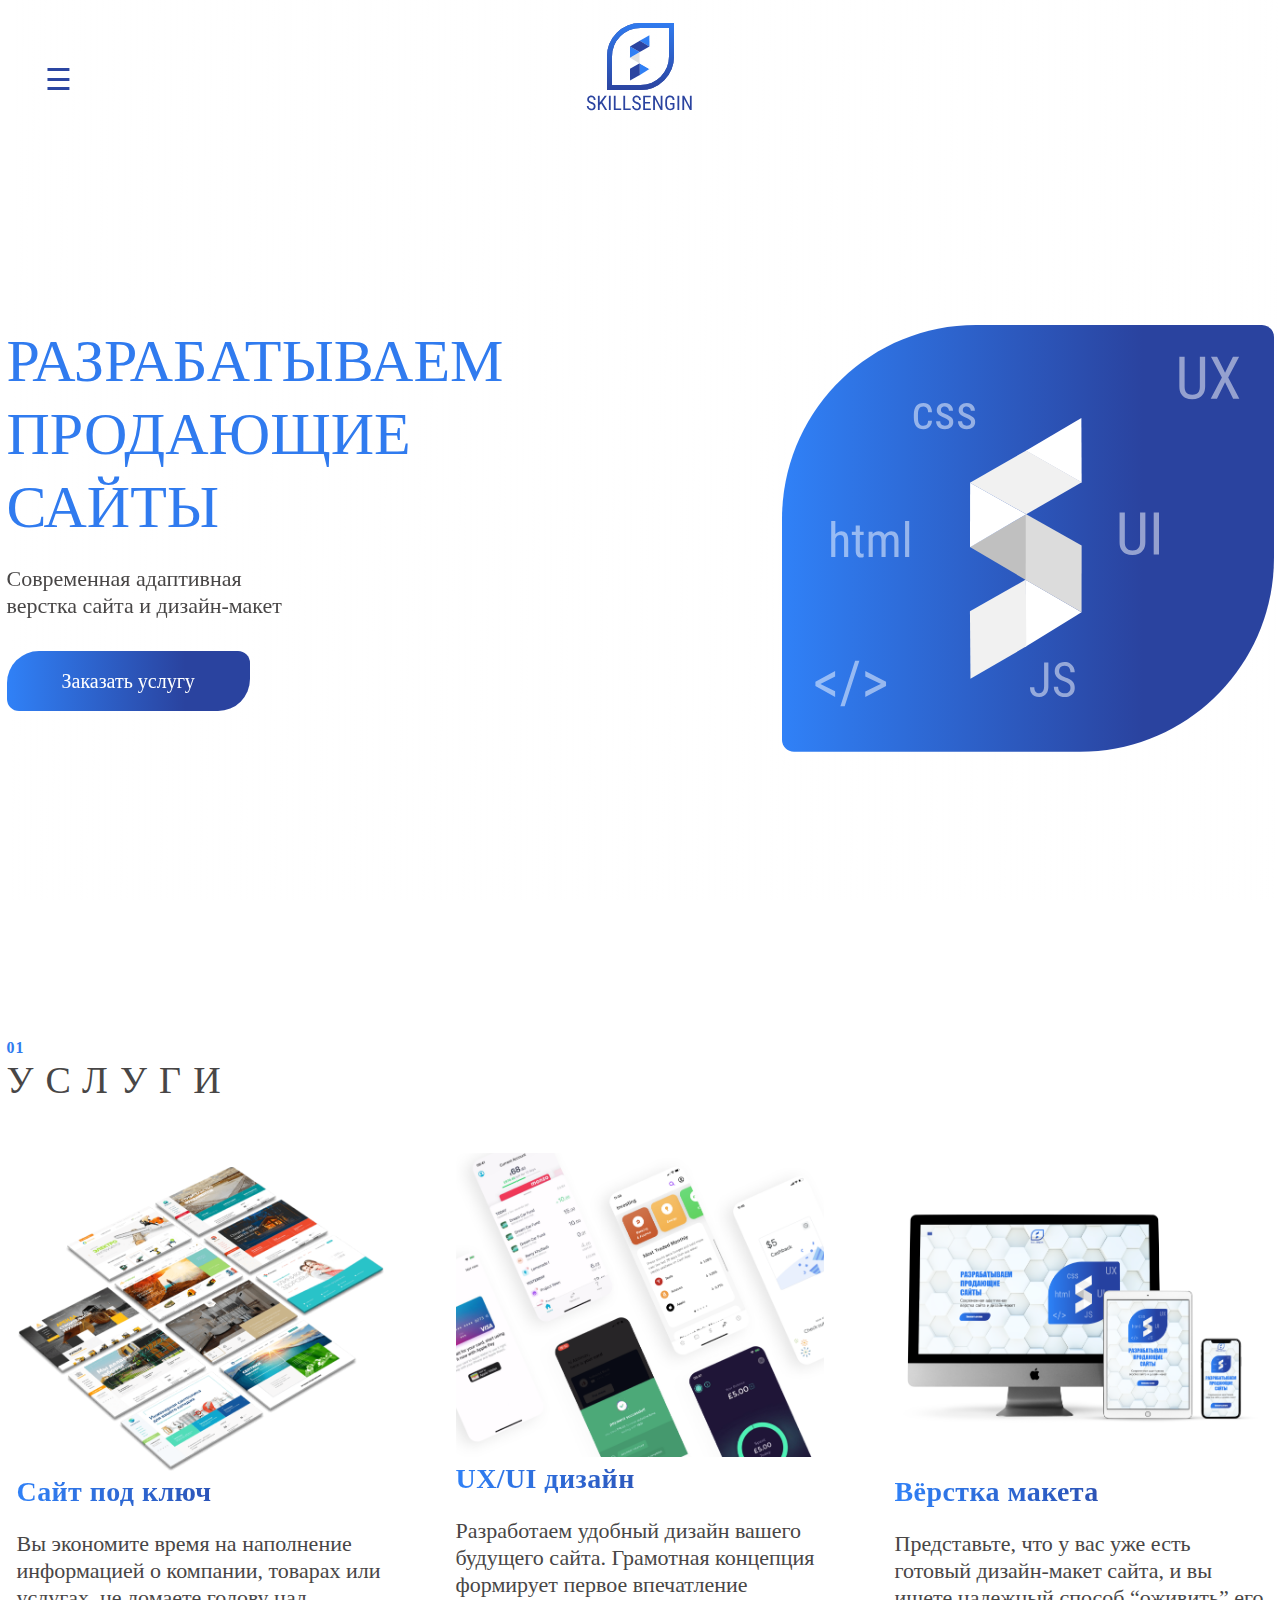
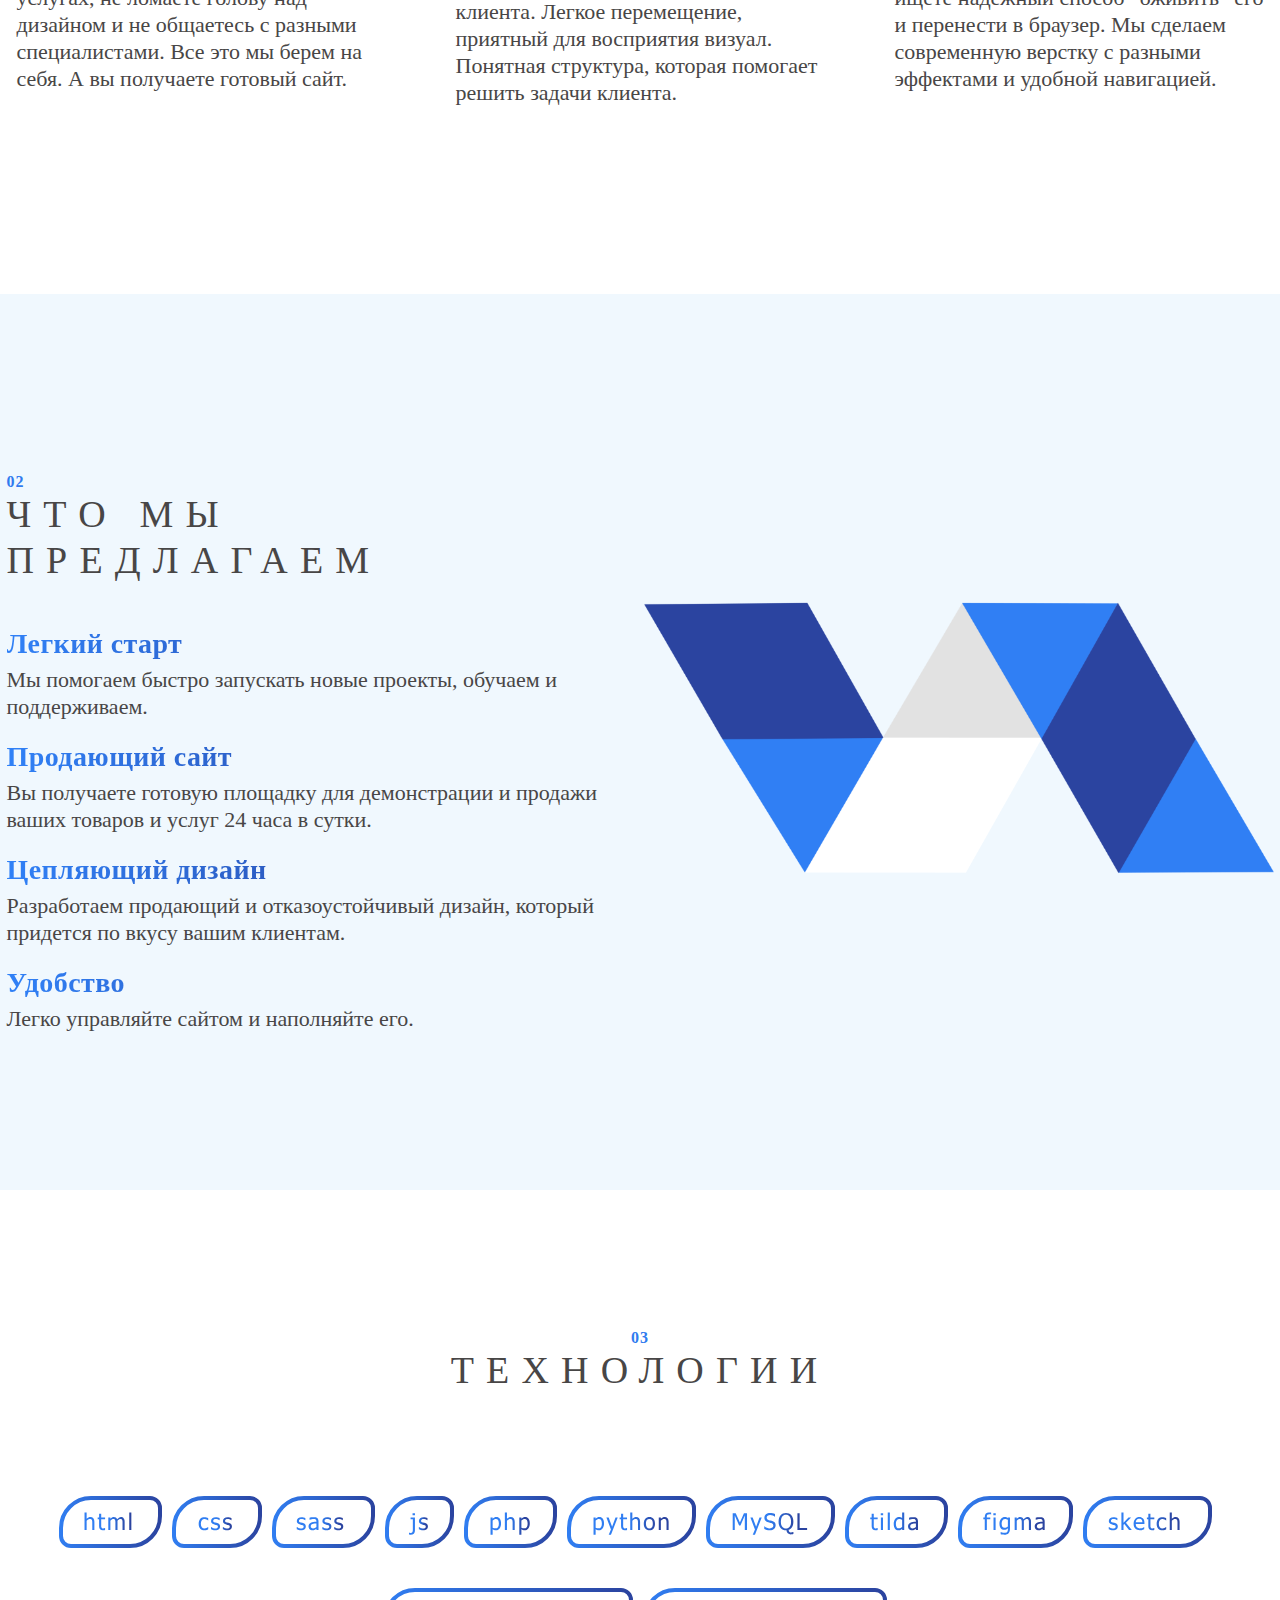
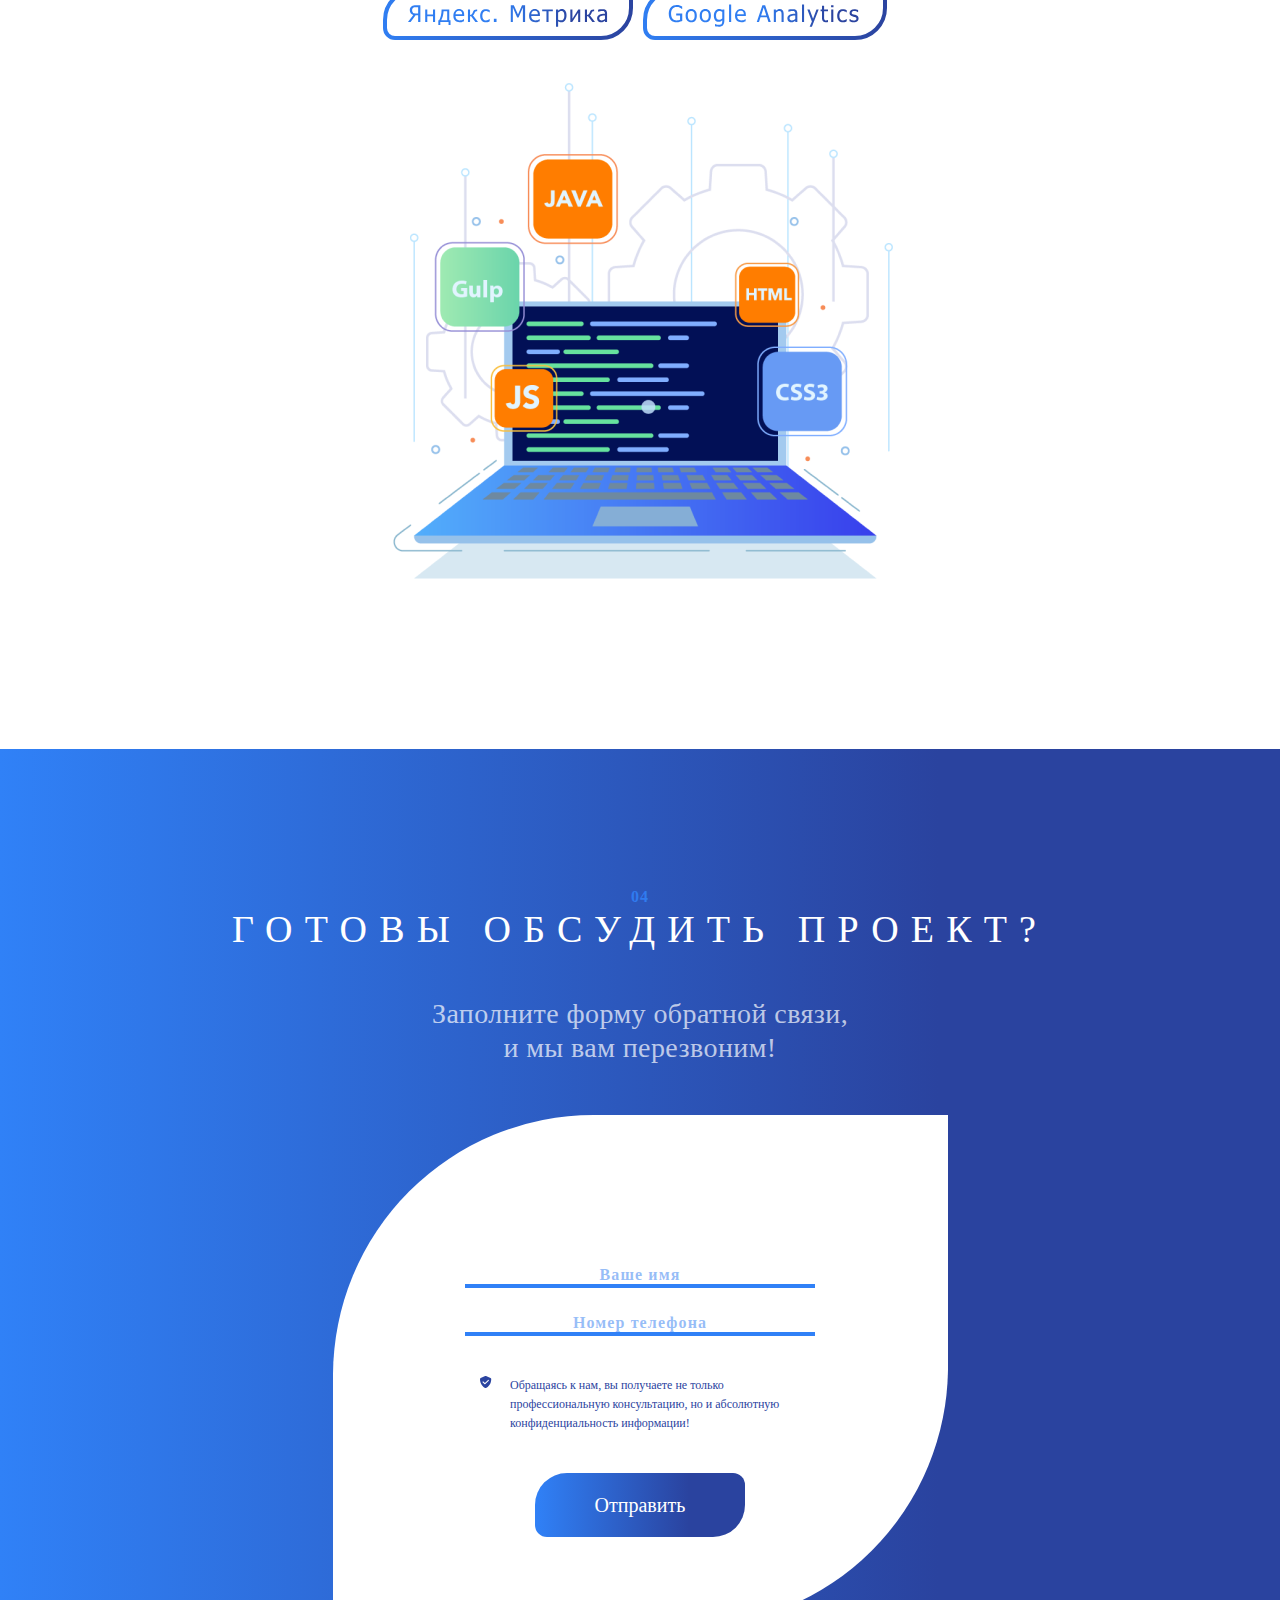
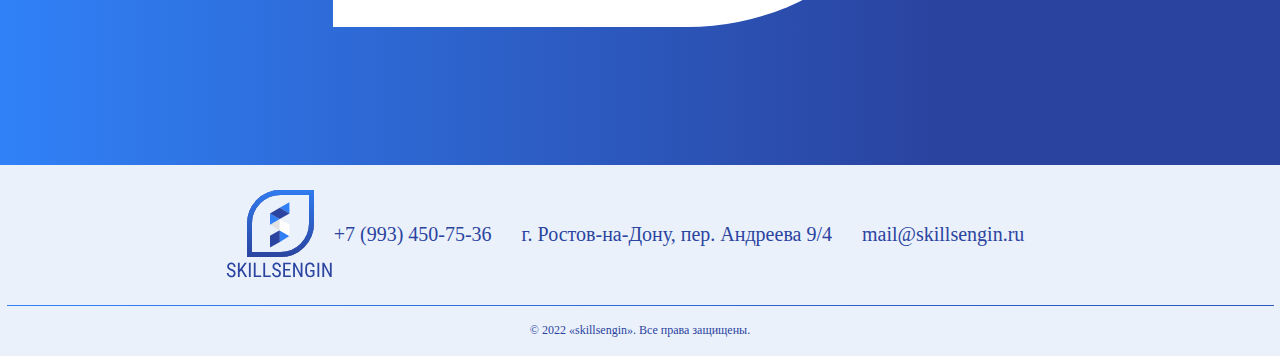
==== index.html @ a36e2545 "Add files via upload" ====
<!DOCTYPE html>
<html lang="ru">
<head>
    <meta charset="UTF-8">
    <meta http-equiv="X-UA-Compatible" content="IE=edge">
    <meta name="viewport" content="width=device-width, initial-scale=1.0">
    <link rel="stylesheet" href="css/normalize.css">
    <link rel="stylesheet" href="css/style.css">
    <link rel="stylesheet" href="css/navbar.css">
    <link rel="stylesheet" href="css/media.css">
    <title>SkillBoost</title>
</head>
<body>   
<input type="checkbox" id="nav-toggle" hidden>
<nav class="nav">
<label for="nav-toggle" class="nav-toggle" onclick></label>
<ul>
    <li><a href="index.html">Главная</a>
    <li><a href="#услуги">Услуги</a>
    <li><a href="#6">Сайт под ключ</a>
    <li><a href="#7">Вёртска макета</a>
    <li><a href="#7">Дизайн-макет</a>
    <li><a href="#предложение">Что мы предлагаем</a>
    <li><a href="#технологии">Технологии</a>
    <li><a href="#контакты">Контакты</a>
     
 </ul>
</nav>
    <section class="header">
        <div class="logo">
        <img src="img/logo.svg" alt="" class="logo-icon">
    </div>
        <div class="container">
            <div class="title">
                <div class="title-content">
                    <h1 class="hh1">РАЗРАБАТЫВАЕМ ПРОДАЮЩИЕ САЙТЫ</h1>
                    <p>Современная адаптивная </br> верстка сайта и дизайн-макет</p>
                    <link rel="stylesheet" href="#" class="title-button"><a href="" class="title-button-link">Заказать услугу</a>    
                </div>
                <div class="title-logo">
                    <img src="img/biglogo.svg" alt="" class="biglogo">
                </div>
            </div>   
        </div>
    <div class="whitebg"></div>
        <video autoplay muted loop preload='auto'src="img/bg.mp4" class="vidbg"></video>
    </section>
    <!--Конец главного экрана  -->
    <section class="block1" id="услуги">
        <div class="container">
        <p class="pp">01</p>
        <h2>УСЛУГИ</h2>
            <div class="bl1cards">
                <div class="b1">
                    <img src="img/link1.png" alt="" class="bl1img">
                    <h3>Сайт под ключ</h3>
                    <p>Вы экономите время на наполнение информацией о компании, товарах или услугах, не ломаете голову над дизайном и не общаетесь с разными специалистами. Все это мы берем на себя. А вы получаете готовый сайт.</p>
                </div>
                <div class="b2">
                    <img src="img/link3.png" alt="" class="bl1img">
                    <h3>UX/UI дизайн</h3>
                    <p>Разработаем удобный дизайн вашего будущего сайта.
                        Грамотная концепция формирует первое впечатление клиента. Легкое перемещение, приятный для восприятия визуал. Понятная структура, которая помогает решить задачи клиента.
                        </p>
                </div>
                <div class="b3">
                    <img src="img/link2.png" alt="" class="bl1img">
                    <h3>Вёрстка макета</h3>
                    <p>Представьте, что у вас уже есть готовый дизайн-макет сайта, и вы ищете надежный способ “оживить” его и перенести в браузер.
                        Мы сделаем современную верстку с разными эффектами и удобной навигацией.</p>
                </div>
                
            </div>
        </div>
    </section>
    <!-- Конец первого блока -->
    <section class="section2" id="предложение">
        <div class="container">
            <div class="bl2content">
                <div class="bl2text">
                    <p class="pp">02</p>
                    <h2 class="bl2h2">ЧТО МЫ ПРЕДЛАГАЕМ</h2>
                    <h3>Легкий старт</h3>
                    <p class="bl2p">Мы помогаем быстро запускать новые проекты, обучаем и поддерживаем.</p>
                    <h3>Продающий сайт</h3>
                    <p class="bl2p">Вы получаете готовую площадку для демонстрации и продажи ваших товаров и услуг 24 часа в сутки.
                    </p>
                    <h3>Цепляющий дизайн</h3>
                    <p class="bl2p">Разработаем продающий и отказоустойчивый дизайн, который придется по вкусу вашим клиентам.
                    </p>
                    <h3>Удобство</h3>
                    <p class="bl2p">Легко управляйте сайтом и наполняйте его.</p>
                </div>
                <div class="blogo2">
                <img src="img/biglogo2.png" alt="" class="biglogo2">
                </div>
            </div>
        </div>
    </section>
    <!-- Конец второго блока -->
    <section class="block3" id="технологии">
        <div class="container">
            <div class="wrapper">
            <p class="pp">03</p>
            <h2 class="bl3h2">ТЕХНОЛОГИИ</h2>
            <div class="icons1">
                    <img src="img/html.svg" alt="" class="icons">
                    <img src="img/css.svg" alt="" class="icons">
                    <img src="img/sass.svg" alt="" class="icons">
                    <img src="img/js.svg" alt="" class="icons">
                    <img src="img/php.svg" alt="" class="icons">
                    <img src="img/py.svg" alt="" class="icons">
                    <img src="img/sql.svg" alt="" class="icons">
                    <img src="img/tilda.svg" alt="" class="icons">
                    <img src="img/figma.svg" alt="" class="icons">
                    <img src="img/sketch.svg" alt="" class="icons">
            </div>
            <div class="icons2">
                    <img src="img/yandex.svg" alt="" class="icons">
                    <img src="img/google.svg" alt="" class="icons">
                    
            </div>
            <img src="img/bl3img.png" alt="" class="bl3img">
        </div>
        </div>
    </section>
    <!-- Конец Третьего блока -->
    <section class="block4" id="контакты">
        <div class="container">
            <div class="wrapper">
                <p class="pp">04</p>
                <h2 class="bl4h2">ГОТОВЫ ОБСУДИТЬ ПРОЕКТ?</h2>
                <p class="bl4text">Заполните форму обратной связи,</br> и мы вам перезвоним!</p>

                <form action="" class="form">
                    <input id='username 'type="text" class="input1" placeholder="Ваше имя">
                    <input id='phone' type="text" class="input2" placeholder="Номер телефона">
                    <div class="formtext">
                        <img class='formicon' src="img/formicon.svg" alt="">
                        <p class="ftext">Обращаясь к нам, вы получаете не только профессиональную консультацию, но и абсолютную конфиденциальность информации!</p>
                    </div>
                    <button type='submite'class="formbt">Отправить</button>
                </form>
            </div>
        </div>
    </section>
    <!-- Конец четвертого блока -->
    <footer class="footer">
        <div class="container">
            <div class="fcontent">
            <img src="img/logo.svg" alt="" class="footic">   
            <ul class="footnav">
                <li class="footitems">+7 (993) 450-75-36</li>
                <li class="footitems">г. Ростов-на-Дону, пер. Андреева 9/4</li>
                <li class="footitems">mail@skillsengin.ru</li>
            </ul>
        </div>
        <div class="lastfoot">
            <img src="img/line.svg" alt="" class="line">
            <p class="linetext">© 2022 «skillsengin». Все права защищены.</p>
        </div>
    </footer>
</body>
</html>
---- css/style.css ----
* {
    padding: 0;
    margin: 0;
    scroll-behavior: smooth;
}


.container {
    max-width: 1267px;
    z-index: 2;
    width: 100%;
    margin: 0 auto;
    
}

.header {
 position: relative;
 min-height: 100vh;
 display: flex;
 flex-flow: column;
 
 
}
.vidbg {
    position:fixed;
    z-index:-1;
    min-width:100%;
    min-height:100%;
    
}
.whitebg {
    position: absolute;
    top: 0;
    left: 0;
    width: 100%;
    height: 100%;
    background: linear-gradient(270.25deg, rgba(255, 255, 255, 0) 0.22%, rgba(255, 255, 255, 0.87) 98.82%);
    z-index: 1;
}

.logo {
    display: flex;
    align-items: center;
    justify-content: center;
    z-index: 100;
}
.logo-icon{
    
    margin-top: 23px;
}
.title {
    display: flex;
    justify-content: space-between;
    z-index: 2;
    margin-top: 212px;
    
}
.title-content {
    max-width: 500px ;
}


.hh1 {
    font-family: 'Impact';
    font-style: normal;
    font-weight: 400;
    font-size: 60px;
    line-height: 73px;
    color: #307BEF;
    margin: 0;
    margin-top: 0;   
}
p {
    font-family: 'Tahoma';
    font-style: normal;
    font-weight: 400;
    font-size: 22px;
    line-height: 27px;
    color: #484646;
    margin-top: 21px;
    margin-bottom: 50px;
}

.title-button-link {
    font-family: 'Impact';
    font-style: normal;
    font-weight: 400;
    font-size: 20px;
    line-height: 24px;
    color: #FFFFFF;
    text-decoration: none;
    background: linear-gradient(90deg, #3081F7 0%, #2A439F 73.29%);
    border-radius: 32px 12px;
    padding: 19px 55px;
}

.title-button {
    margin-bottom: 354px;
}

.block1 {
    background-color: white;
    padding-top: 138px;
    padding-bottom: 138px;
    height: 100%;

}

h2 {
    font-family: 'Impact';
    font-style: normal;
    font-weight: 400;
    font-size: 38px;
    line-height: 46px;
    letter-spacing: 0.32em;
    color: #484646;
}

h3 {
    font-family: 'Tahoma';
    font-style: normal;
    font-weight: 700;
    font-size: 28px;
    line-height: 34px;
    letter-spacing: 0.015em;
    background: linear-gradient(90deg, #3081F7 0%, #2A439F 73.29%);
    -webkit-background-clip: text;
    -webkit-text-fill-color: transparent;
    background-clip: text;
}

.pp {
    font-family: 'Tahoma';
    font-style: normal;
    font-weight: 700;
    font-size: 16px;
    line-height: 19px;
    letter-spacing: 0.07em;
    color: #307BEF;
    margin: 0;
}

.biglogo {
    max-width: 100%;
}

.bl1cards {
    display: flex;
    align-items: center;
    margin-top: 50px;
}

.b1 {
    width: 100%;
    padding-left: 10px;
    padding-right: 10px;
}
.b2 {
    width: 100%;
    margin-left: 50px;
    margin-right: 50px;
    padding-left: 10px;
    padding-right: 10px;
}
.b3 {
    width: 100%;
    padding-left: 10px;
    padding-right: 10px;
}

.bl1img {
    max-width: 100%;
    max-height: 100%;
}

.b1:hover, .b2:hover, .b3:hover {
    box-shadow: 0px 4px 4px rgba(0, 0, 0, 0.25);
    border-radius: 15px;
    cursor: pointer;
    transform: scale(1.2);
    transition: 1s;
    z-index: 500;
}


.section2 {
    background-color: #F0F8FE;
    padding-top: 138px;
    padding-bottom: 138px;
}

.bl2content { 
    display:flex;
    justify-content: space-between;
    
}
.biglogo2 {
    max-width: 100%;
    max-height: 100%;
}
.blogo2 {
    max-width: 630px;
    display: flex;
    align-items: center;
    justify-content: center;
    
}
.bl2h2 {
    font-family: 'Impact';
    font-style: normal;
    font-weight: 400;
    font-size: 38px;
    line-height: 46px;
    letter-spacing: 0.32em;
    color: #484646;
    margin-bottom: 44px;
}

.bl2p {
    font-family: 'Tahoma';
    font-style: normal;
    font-weight: 400;
    font-size: 22px;
    line-height: 27px;
    color: #484646;
    margin: 0;
    margin-top: 5px;
    margin-bottom: 20px;
}
.bl2text {
    max-width: 617px;
    padding-top: 40px;
}
.block3 {
    background-color: #ffffff;
    padding-top: 138px;
    padding-bottom: 138px;
}

.wrapper {
    display: flex;
    align-items: center;
    justify-content: center;
    flex-flow: column;
}


.icons {
    margin-right: 10px;
    margin-bottom: 40px;
    max-width: 100%;
}
.icons1 {
    display: flex;
    align-items: center;
    justify-content: center;
    flex-wrap: wrap;
}
.icons2 {
    display: flex;
    align-items: center;
    flex-wrap: wrap;
    justify-content: center;
}

.bl3h2 {
    font-family: 'Impact';
    font-style: normal;
    font-weight: 400;
    font-size: 38px;
    line-height: 46px;
    letter-spacing: 0.32em;
    color: #484646;
    margin-bottom: 103px;
}

.block4 {
    padding-bottom: 138px;
    padding-top: 138px;
    background: linear-gradient(90deg, #3081F7 0%, #2A439F 73.29%);
}
.bl4h2 {
    color:#FFFFFF;
}

.bl4text {
    font-family: 'Tahoma';
    font-style: normal;
    font-weight: 400;
    font-size: 28px;
    line-height: 34px;
    text-align: center;
    letter-spacing: 0.015em;
    color: rgba(255, 255, 255, 0.7);
    margin-top: 45px;
}

.form {
    display: flex;
    flex-flow: column;
    align-items: center;
    justify-content: center;
    max-width: 615px;
    background: #FFFFFF;
    border-radius: 260.5px 0px;
}

.input1 {
    width: 350px;
    margin: auto;
    margin-left: 135px;
    margin-right: 135px;
    margin-top: 150px;
    margin-bottom: 25px;
    background: transparent;
    text-decoration: none;
    border: none;
    border-bottom: 4px solid #3081F7;
    outline:none;
    font-family: 'Tahoma';
    font-style: normal;
    font-weight: 700;
    font-size: 16px;
    line-height: 19px;
    letter-spacing: 0.07em;
    color: rgba(48, 123, 239, 0.5);
    text-align: center;
}
.input1::placeholder {
    font-family: 'Tahoma';
    font-style: normal;
    font-weight: 700;
    font-size: 16px;
    line-height: 19px;
    letter-spacing: 0.07em;
    color: rgba(48, 123, 239, 0.5);
    text-align: center;
}

.input2::placeholder {
    font-family: 'Tahoma';
    font-style: normal;
    font-weight: 700;
    font-size: 16px;
    line-height: 19px;
    letter-spacing: 0.07em;
    color: rgba(48, 123, 239, 0.5);
    text-align: center;
}

.input2 {
    width: 350px;
    margin: auto;
    margin-left: 135px;
    margin-right: 135px;
    margin-bottom: 40px;
    background: transparent;
    text-decoration: none;
    border: none;
    border-bottom: 4px solid #3081F7;
    outline:none;
    font-family: 'Tahoma';
    font-style: normal;
    font-weight: 700;
    font-size: 16px;
    line-height: 19px;
    letter-spacing: 0.07em;
    color: rgba(48, 123, 239, 0.5);
    text-align: center;
}

.formtext {
    position: relative;
    display: flex;
    margin: auto;
}

.formicon {
    position: absolute;
    top: 0;
    left: 0;
}
.ftext {
    margin: 0;
    margin-left: 30px;
    max-width: 290px;
    font-family: 'Tahoma';
    font-style: normal;
    font-weight: 400;
    font-size: 12px;
    line-height: 160%;
    color: #2B44A0;
}
.formbt {
    width: 210px;
    height: 64px;
    margin: auto;
    margin-top: 40px;
    margin-bottom: 90px;
    background: linear-gradient(90deg, #3081F7 0%, #2A439F 73.29%);
    border-radius: 32px 12px;
    font-family: 'Impact';
    font-style: normal;
    font-weight: 400;
    font-size: 20px;
    line-height: 24px;
    color: #FFFFFF;
    border: none;
    text-decoration: none;
}

.footer {
    position: relative;
    background-color: #EAF1FB;
    height: 100%;
    z-index: 34;
}
.fcontent {
    display: flex;
    justify-content: center;
    flex-wrap: wrap;
}

.footic {
    margin-top: 25px;
    margin-bottom: 25px;
    
}

.footnav {
    display: flex;
    margin-top: 57px;
    list-style: none;
}

.footitems {
    font-family: 'Tahoma';
    font-style: normal;
    font-weight: 400;
    font-size: 20px;
    line-height: 24px;
    color: #2B44A0;
    margin-right: 30px;
    }

    
.line {
width: 100%;
height: 1px;
background: linear-gradient(90deg, #3081F7 0%, #2A439F 73.29%);
}    

.foottext {
   text-align: center;
   margin-top: 16px;
   margin-bottom: 16px;
   font-family: 'Tahoma';
    font-style: normal;
    font-weight: 400;
    font-size: 12px;
    line-height: 160%;
    color: #2B44A0;

}
.ppp {
    background-color: #EAF1FB;
}
.lastfoot {
    position: relative;
    text-align: center;
}
.line {
    position: absolute;
    width: 100%;
    top:0px;
    left: 0;
}
.linetext {
    margin: 0;
    padding-top: 16px;
    padding-bottom: 16px;
    font-family: 'Tahoma';
    font-style: normal;
    font-weight: 400;
    font-size: 12px;
    line-height: 160%;
    color: #2B44A0;
}
---- css/navbar.css ----
.nav {
    /*  ширна произвольная, не стесняйтесь экспериментировать */
    width: 320px;
    min-width: 320px;
    /* фиксируем и выставляем высоту панели на максимум */
    height: 100%;
    position: fixed;
    top: 0;
    bottom: 0;
    margin: 0;
    /* сдвигаем (прячем) панель относительно левого края страницы */
    left: -360px;
    /* внутренние отступы */
    padding: 15px 20px;
    /* плавный переход смещения панели */
    -webkit-transition: left 0.3s;
    -moz-transition: left 0.3s;
    transition: left 0.3s;
    /* определяем цвет фона панели */
    background: linear-gradient(90deg, #3081F7 0%, #2A439F 73.29%);
    /* поверх других элементов */
    z-index: 2000;
}
 
/**
 * Кнопка переключения панели
 * тег <label>
 */
 
.nav-toggle {
    /* абсолютно позиционируем */
    position: absolute;
    /* относительно левого края панели */
    
    left: 390px;
    /* отступ от верхнего края панели */
    top: 50px;
    /* внутренние отступы */
    padding: 0.5em;
    /* определяем цвет фона переключателя
     * чаще вчего в соответствии с цветом фона панели
    */
    background: transparent;
    /* цвет текста */
    color: #ffffff;
    /* вид курсора */
    cursor: pointer;
    /* размер шрифта */
    
    font-size: 30px;
    line-height: 1;
    /* всегда поверх других элементов страницы */
    z-index: 2001;
    /* анимируем цвет текста при наведении */
    -webkit-transition: color .25s ease-in-out;
    -moz-transition: color .25s ease-in-out;
    transition: color .25s ease-in-out;
}
 
/* определяем текст кнопки 
 * символ Unicode (TRIGRAM FOR HEAVEN)
*/
 
.nav-toggle::before {
    content: '\2630';
    text-decoration: none;
    color: #2B46A2;
    
}


 
/* цвет текста при наведении */
 
.nav-toggle:hover {
    color: #ffffff;
}
 
/**
 * Скрытый чекбокс (флажок)
 * невидим и недоступен :)
 * имя селектора атрибут флажка
 */
 
[id='nav-toggle'] {
    position: absolute;
    display: none;
}
 
/**
 * изменение положения переключателя 
 * при просмотре на мобильных устройствах
 * когда навигация раскрыта, распологаем внутри панели
*/
 
[id='nav-toggle']:checked ~ .nav > .nav-toggle {
    left: auto;
    right: 2px;
    top: 1em;
}
 
/**
 * Когда флажок установлен, открывается панель
 * используем псевдокласс:checked
 */
 
[id='nav-toggle']:checked ~ .nav {
    left: 0;
    box-shadow:4px 0px 20px 0px rgba(0,0,0, 0.5);
    -moz-box-shadow:4px 0px 20px 0px rgba(0,0,0, 0.5);
    -webkit-box-shadow:4px 0px 20px 0px rgba(0,0,0, 0.5);
    overflow-y: auto;
}
 
/* 
 * смещение контента страницы
 * на размер ширины панели,
 * фишка необязательная, на любителя
*/
 

 
/*
 * изменение символа переключателя,
 * привычный крестик (MULTIPLICATION X), 
 * вы можете испльзовать любой другой значок
*/
 
[id='nav-toggle']:checked ~ .nav > .nav-toggle:after {
    content: '\2715';
}
 
/**
 * профиксим баг в Android <= 4.1.2
 * см: http://timpietrusky.com/advanced-checkbox-hack
 */
 
body {
    -webkit-animation: bugfix infinite 1s;
}
 
@-webkit-keyframes bugfix {
    to {
      padding: 0;
    }
}
 
/**
 * позаботьтимся о средних и маленьких экранах
 * мобильных устройств
 */
 
@media screen and (min-width: 320px) {
    html,
    body {
      margin: 0;
      overflow-x: hidden;
    }
}
 
@media screen and (max-width: 320px) {
    html,
    body {
      margin: 0;
      overflow-x: hidden;
    }
    .nav {
      width: 100%;
      box-shadow: none
    }
}
 

 
 
/*плавное появление заголовка (логотипа) при раскрытии панели */
 
[id='nav-toggle']:checked ~ .nav h2 {
    opacity: 1;
    transform: scale(1, 1);
    -ms-transform: scale(1, 1);
    -moz-transform: scale(1, 1);
    -webkit-transform: scale(1, 1);
}
 
/**
 * формируем непосредственно само меню
 * используем неупорядоченный список для пунктов меню
 * прикрутим трансфомации и плавные переходы
 */
 
.nav > ul {
    display: block;
    margin: 0;
    margin-top: 50px;
    padding: 0;
    list-style: none;
}
 
.nav > ul > li {
   
    line-height: 2.5;
    opacity: 0;
    -webkit-transform: translateX(-50%);
    -moz-transform: translateX(-50%);
    -ms-transform: translateX(-50%);
    transform: translateX(-50%);
    -webkit-transition: opacity .5s .1s, -webkit-transform .5s .1s;
    -moz-transition: opacity .5s .1s, -moz-transform .5s .1s;
    -ms-transition: opacity .5s .1s, -ms-transform .5s .1s;
    transition: opacity .5s .1s, transform .5s .1s;
}
 
[id='nav-toggle']:checked ~ .nav > ul > li {
    opacity: 1;
    -webkit-transform: translateX(0);
    -moz-transform: translateX(0);
    -ms-transform: translateX(0);
    transform: translateX(0);
}
 
/* определяем интервалы появления пунктов меню */
 
.nav > ul > li:nth-child(2) {
    -webkit-transition: opacity .5s .2s, -webkit-transform .5s .2s;
    transition: opacity .5s .2s, transform .5s .2s;
}
 
.nav > ul > li:nth-child(3) {
    -webkit-transition: opacity .5s .3s, -webkit-transform .5s .3s;
    transition: opacity .5s .3s, transform .5s .3s;
}
 
.nav > ul > li:nth-child(4) {
    -webkit-transition: opacity .5s .4s, -webkit-transform .5s .4s;
    transition: opacity .5s .4s, transform .5s .4s;
}
 
.nav > ul > li:nth-child(5) {
    -webkit-transition: opacity .5s .5s, -webkit-transform .5s .5s;
    transition: opacity .5s .5s, transform .5s .5s;
}
 
.nav > ul > li:nth-child(6) {
    -webkit-transition: opacity .5s .6s, -webkit-transform .5s .6s;
    transition: opacity .5s .6s, transform .5s .6s;
}
 
.nav > ul > li:nth-child(7) {
    -webkit-transition: opacity .5s .7s, -webkit-transform .5s .7s;
    transition: opacity .5s .7s, transform .5s .7s;
}
 
 
/**
 * оформление ссылок пунктов меню
 */
 
.nav > ul > li > a {
    display: inline-block;
    position: relative;
    padding: 0;
    font-family: 'Tahoma';
    font-style: normal;
    font-weight: 300;
    font-size: 1.2em;
    color: white;
    width: 100%;
    text-decoration: none;
    /* плавный переход */
    -webkit-transition: color .5s ease, padding .5s ease;
    -moz-transition: color .5s ease, padding .5s ease;
    transition: color .5s ease, padding .5s ease;
}
 
/**
 * состояние ссылок меню при наведении
 */
 
.nav > ul > li > a:hover,
.nav > ul > li > a:focus {
    color: white;
    padding-left: 15px;
}
 
/**
 * линия подчеркивания ссылок меню
 */
 
.nav > ul > li > a:before {
    content: '';
    display: block;
    position: absolute;
    right: 0;
    bottom: 0;
    height: 1px;
    width: 100%;
    -webkit-transition: width 0s ease;
    transition: width 0s ease;
}
 
.nav > ul > li > a:after {
    content: '';
    display: block;
    position: absolute;
    left: 0;
    bottom: 0;
    height: 1px;
    width: 100%;
    background: #3bc1a0;
    -webkit-transition: width .5s ease;
    transition: width .5s ease;
}
 
/**
 * анимируем линию подчеркивания 
 * ссылок при наведении
 */
 
.nav > ul > li > a:hover:before {
    width: 0%;
    background: #3bc1a0;
    -webkit-transition: width .5s ease;
    transition: width .5s ease;
}
 
.nav > ul > li > a:hover:after {
    width: 0%;
    background: transparent;
    -webkit-transition: width 0s ease;
    transition: width 0s ease;
}
 
/* фон затемнения на основной контент 
 * при этом элементы блокируютя
 * спорная такая фича, если оно вам надо
 * просто раскомментируйте
*/
 
/*
.mask-content {
    display: block;
    position: fixed;
    top: 0;
    left: 0;
    z-index: 1000;
    width: 100%;
    height: 100%;
    background-color: rgba(0, 0, 0, 0.4);
    visibility: hidden;
    opacity: 0;
}
 
[id='nav-toggle']:checked ~ .mask-content {
    visibility: visible;
    opacity: 1;
    -webkit-transition: opacity .5s, visibility .5s;
    transition: opacity .5s, visibility .5s;
}
*/
---- css/media.css ----
@media (max-width: 1200px) {
    .container {
        max-width: 760px;
    }
    .footitems {
        font-size: 12px;
    }
    .bl2text {
        margin-bottom: 150px;
    }
}

@media (max-width: 1075px) {
    .title {
        flex-flow:column-reverse;
        justify-content: center;
        margin-bottom: 200px;
        text-align: center;
        align-items: center;
    }
    .biglogo {
        margin-bottom: 30px;
    }
    
}

@media (max-width: 900px) {
    .bl1cards {
        flex-flow: column;
    }
    .container {
        max-width: 620px;
    }
    .bl2content {
        flex-flow: column;
        justify-content: center;
        align-items: center;
    }
    .bl4h2 {
        text-align: center;
    }
}

@media (max-width: 650px) {
    .container {
        max-width: 320px;
    }
    .hh1 {
        font-size: 42px;
    }
    .bl3img {
        width: 100%;
    }
    .form {
        max-width: 350px;
        height: 100%;
    }
    .input1, .input2 {
        width: 250px;
    }
    .footic {
        margin-bottom: 0px;
    }
    .footnav {
        margin-top: 25px;
    }
}
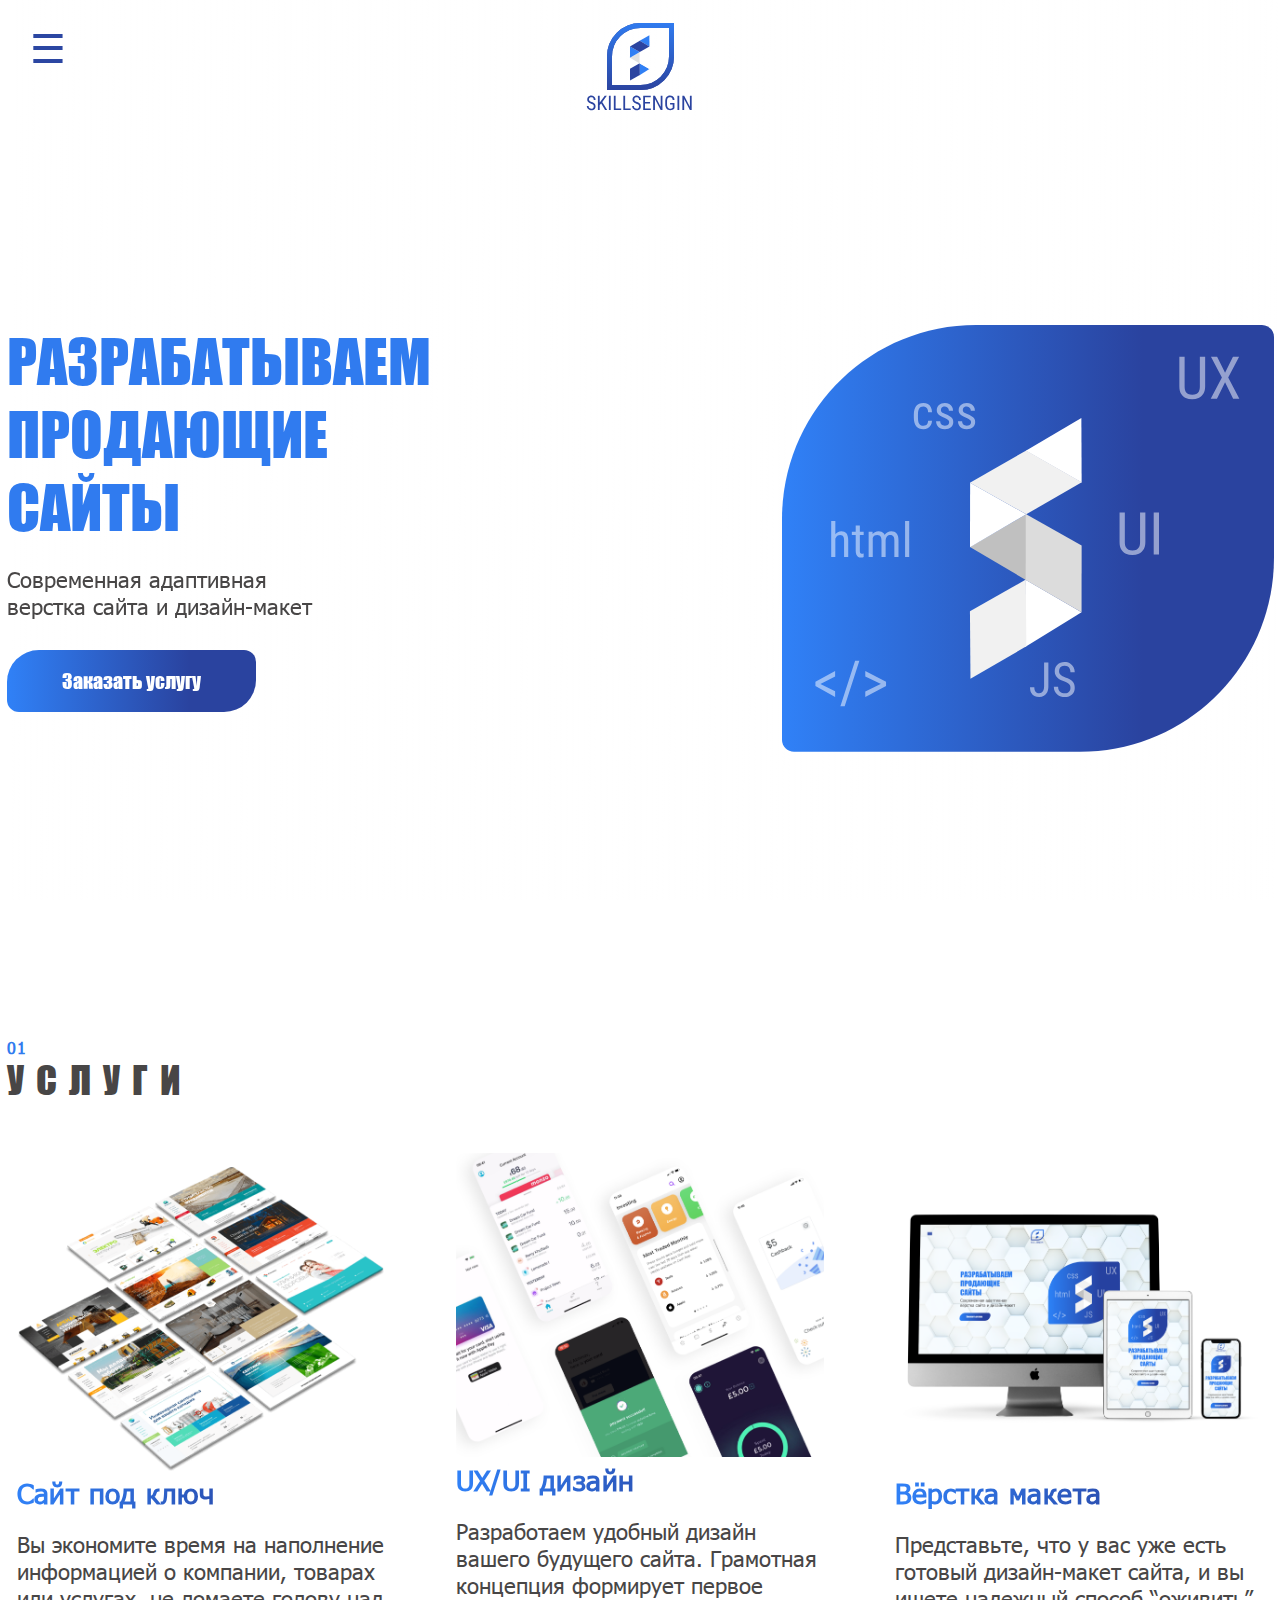
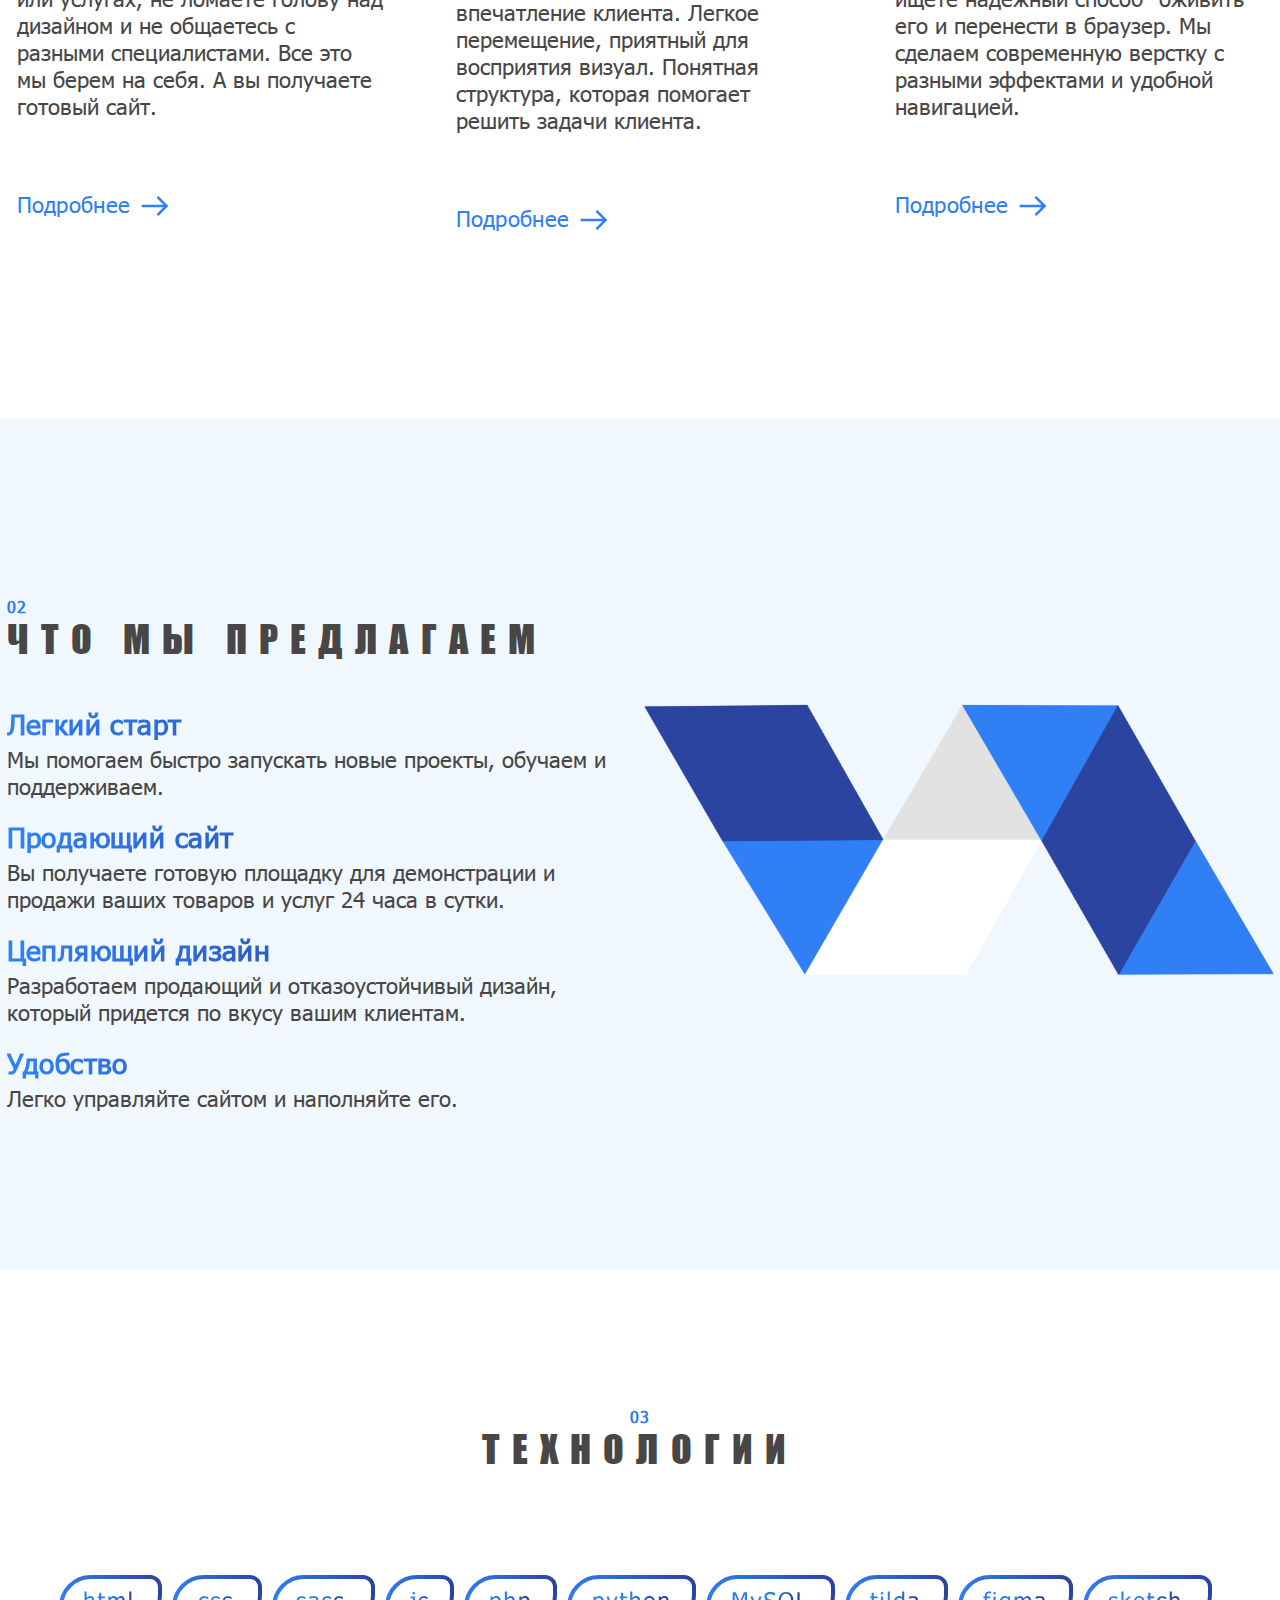
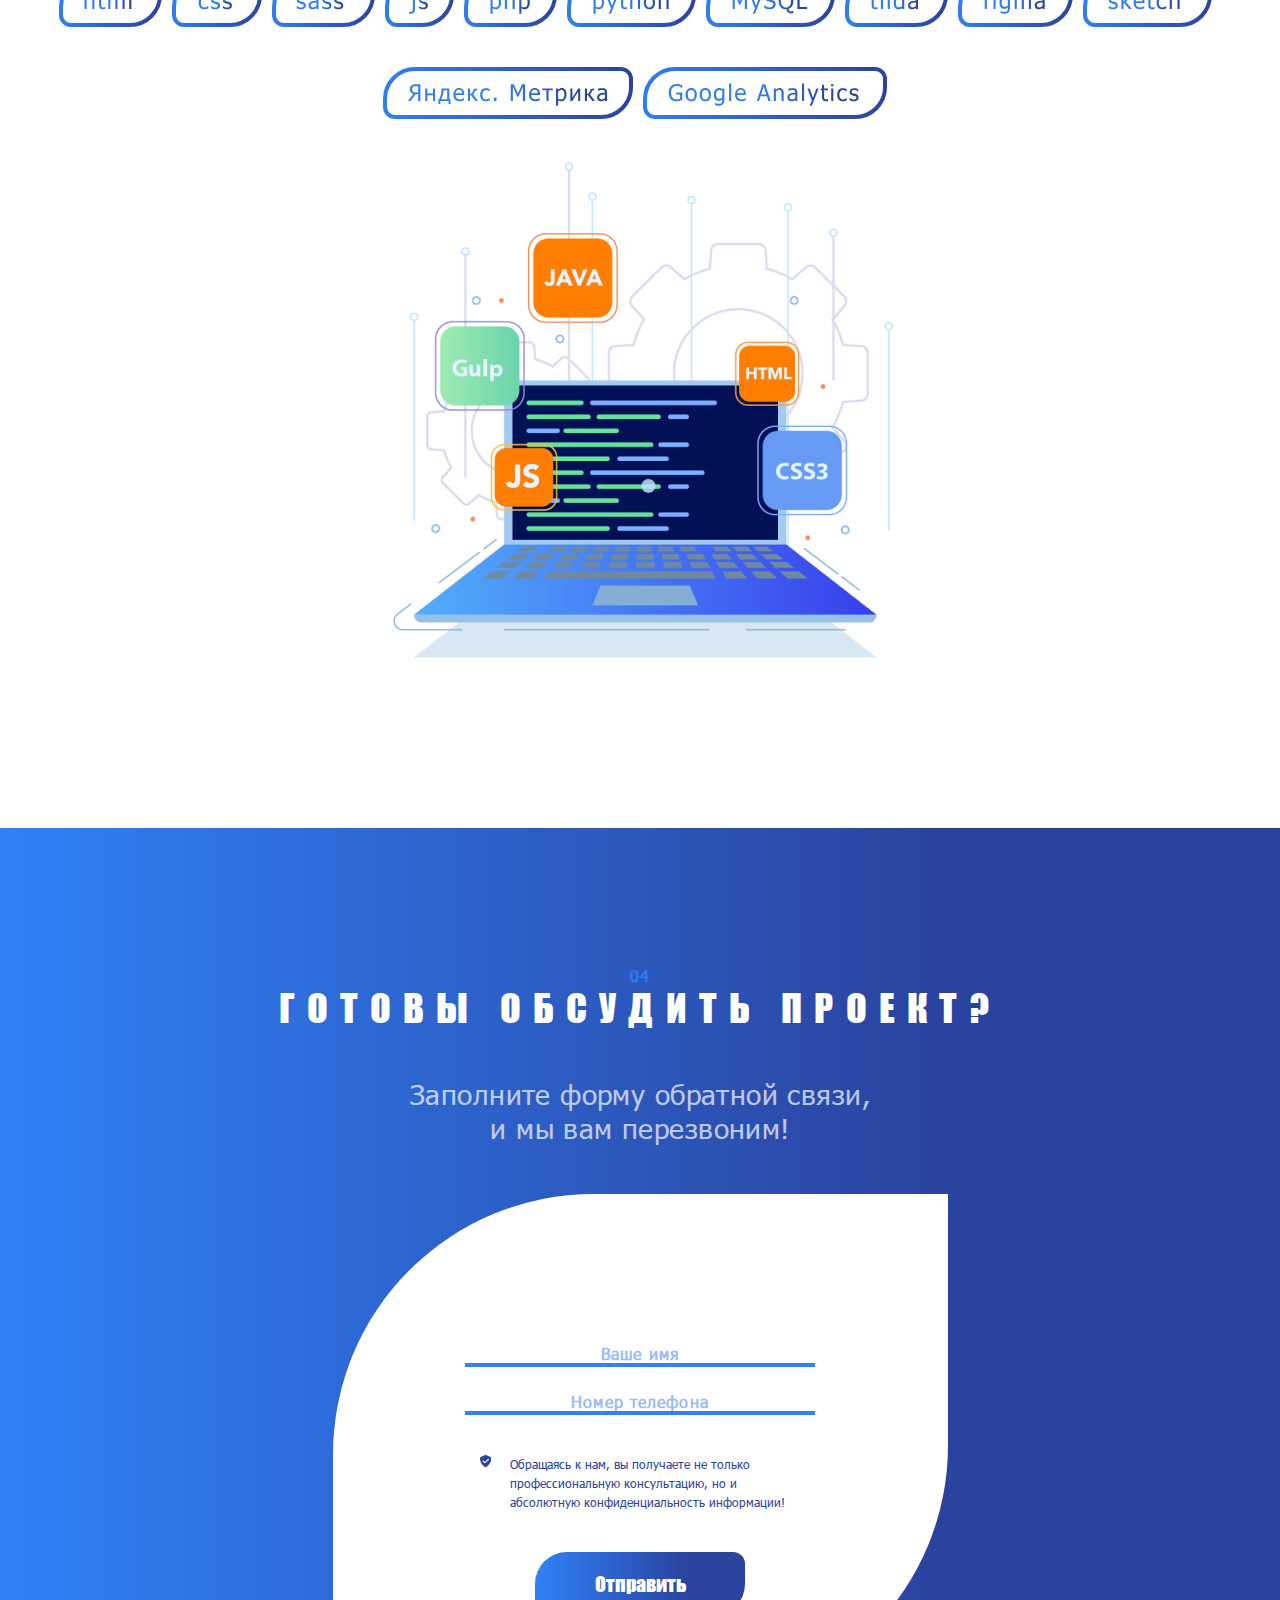
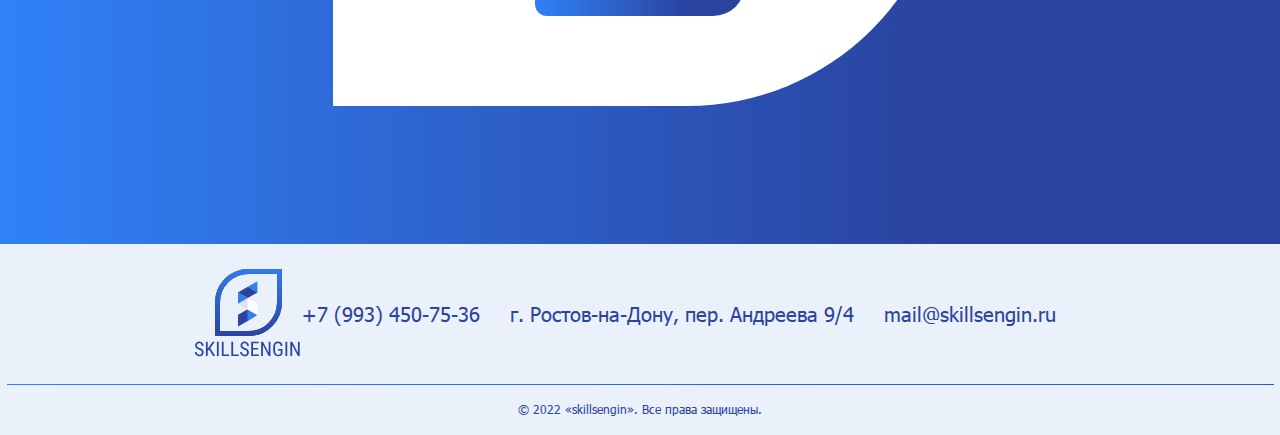
==== commit d1ab45e1: "Доделан адаптив, исправлен навбар" ====
--- a/index.html
+++ b/index.html
@@ -55,6 +55,10 @@
                     <img src="img/link1.png" alt="" class="bl1img">
                     <h3>Сайт под ключ</h3>
                     <p>Вы экономите время на наполнение информацией о компании, товарах или услугах, не ломаете голову над дизайном и не общаетесь с разными специалистами. Все это мы берем на себя. А вы получаете готовый сайт.</p>
+                    <div class="bl1but">
+                        <p class="buttext">Подробнее</p>
+                        <img src="img/butic.svg" alt="" class="butic">
+                    </div>
                 </div>
                 <div class="b2">
                     <img src="img/link3.png" alt="" class="bl1img">
@@ -62,12 +66,20 @@
                     <p>Разработаем удобный дизайн вашего будущего сайта.
                         Грамотная концепция формирует первое впечатление клиента. Легкое перемещение, приятный для восприятия визуал. Понятная структура, которая помогает решить задачи клиента.
                         </p>
+                        <div class="bl1but">
+                            <p class="buttext">Подробнее</p>
+                            <img src="img/butic.svg" alt="" class="butic">
+                        </div>
                 </div>
                 <div class="b3">
                     <img src="img/link2.png" alt="" class="bl1img">
                     <h3>Вёрстка макета</h3>
                     <p>Представьте, что у вас уже есть готовый дизайн-макет сайта, и вы ищете надежный способ “оживить” его и перенести в браузер.
                         Мы сделаем современную верстку с разными эффектами и удобной навигацией.</p>
+                        <div class="bl1but">
+                            <p class="buttext">Подробнее</p>
+                            <img src="img/butic.svg" alt="" class="butic">
+                        </div>
                 </div>
                 
             </div>
--- a/css/style.css
+++ b/css/style.css
@@ -1,3 +1,14 @@
+@font-face {
+	font-family: Impact;
+	src: url('/fonts/Impact.ttf');
+    
+}
+@font-face {
+	font-family: Tahoma;
+	src: url('/fonts/tahoma.ttf');
+    
+}
+
 * {
     padding: 0;
     margin: 0;
@@ -149,7 +160,23 @@
     align-items: center;
     margin-top: 50px;
 }
-
+.bl1but {
+    display: flex;
+}
+.buttext {
+    font-family: 'Tahoma';
+    font-style: normal;
+    font-weight: 400;
+    font-size: 22px;
+    line-height: 27px;
+    letter-spacing: 0.015em;
+    color: #307FF4;
+}
+.butic {
+    position: relative;
+    right: -5px;
+    top: -12px;
+}
 .b1 {
     width: 100%;
     padding-left: 10px;
@@ -441,6 +468,9 @@
     line-height: 24px;
     color: #2B44A0;
     margin-right: 30px;
+    text-decoration: none;
+    text-align: center;
+
     }
 
     
--- a/css/navbar.css
+++ b/css/navbar.css
@@ -1,7 +1,7 @@
 .nav {
     /*  ширна произвольная, не стесняйтесь экспериментировать */
-    width: 320px;
-    min-width: 320px;
+    width: 260px;
+    min-width: 260px;
     /* фиксируем и выставляем высоту панели на максимум */
     height: 100%;
     position: fixed;
@@ -32,9 +32,9 @@
     position: absolute;
     /* относительно левого края панели */
     
-    left: 390px;
+    left: 370px;
     /* отступ от верхнего края панели */
-    top: 50px;
+    top: 10px;
     /* внутренние отступы */
     padding: 0.5em;
     /* определяем цвет фона переключателя
@@ -47,7 +47,7 @@
     cursor: pointer;
     /* размер шрифта */
     
-    font-size: 30px;
+    font-size: 40px;
     line-height: 1;
     /* всегда поверх других элементов страницы */
     z-index: 2001;
--- a/css/media.css
+++ b/css/media.css
@@ -7,6 +7,15 @@
     }
     .bl2text {
         margin-bottom: 150px;
+    }
+    .b1:hover, .b2:hover, .b3:hover {
+        box-shadow: none;
+        border-radius: none;
+        cursor: pointer;
+        transform: none; 
+    }
+    .bl1cards {
+        flex-flow: column;
     }
 }
 
@@ -25,9 +34,7 @@
 }
 
 @media (max-width: 900px) {
-    .bl1cards {
-        flex-flow: column;
-    }
+    
     .container {
         max-width: 620px;
     }
@@ -53,15 +60,44 @@
     }
     .form {
         max-width: 350px;
-        height: 100%;
+        
+        border-radius: 160.5px 0px;
     }
     .input1, .input2 {
         width: 250px;
+    }
+    .input1 {
+        margin-top: 100px;
     }
     .footic {
         margin-bottom: 0px;
     }
     .footnav {
         margin-top: 25px;
+        flex-flow: column;
+        text-align: center;
+        justify-content: center;
+        align-items: center;
+        
+    }
+    .footitems {
+        margin-right: 0;
+    }
+    .formbt {
+        margin-bottom: 80px;
+    }
+    h2, .bl2h2, .bl3h2, .bl4h2 {
+        font-size: 32px;
+    }
+    .block1, .section2, .block3,.block4 {
+        padding-top: 80px;
+        padding-bottom: 80px;
+    }
+    .title {
+        margin-top: 100px;
+    }
+    .title-button {
+        margin-bottom: 80px;
+
     }
 }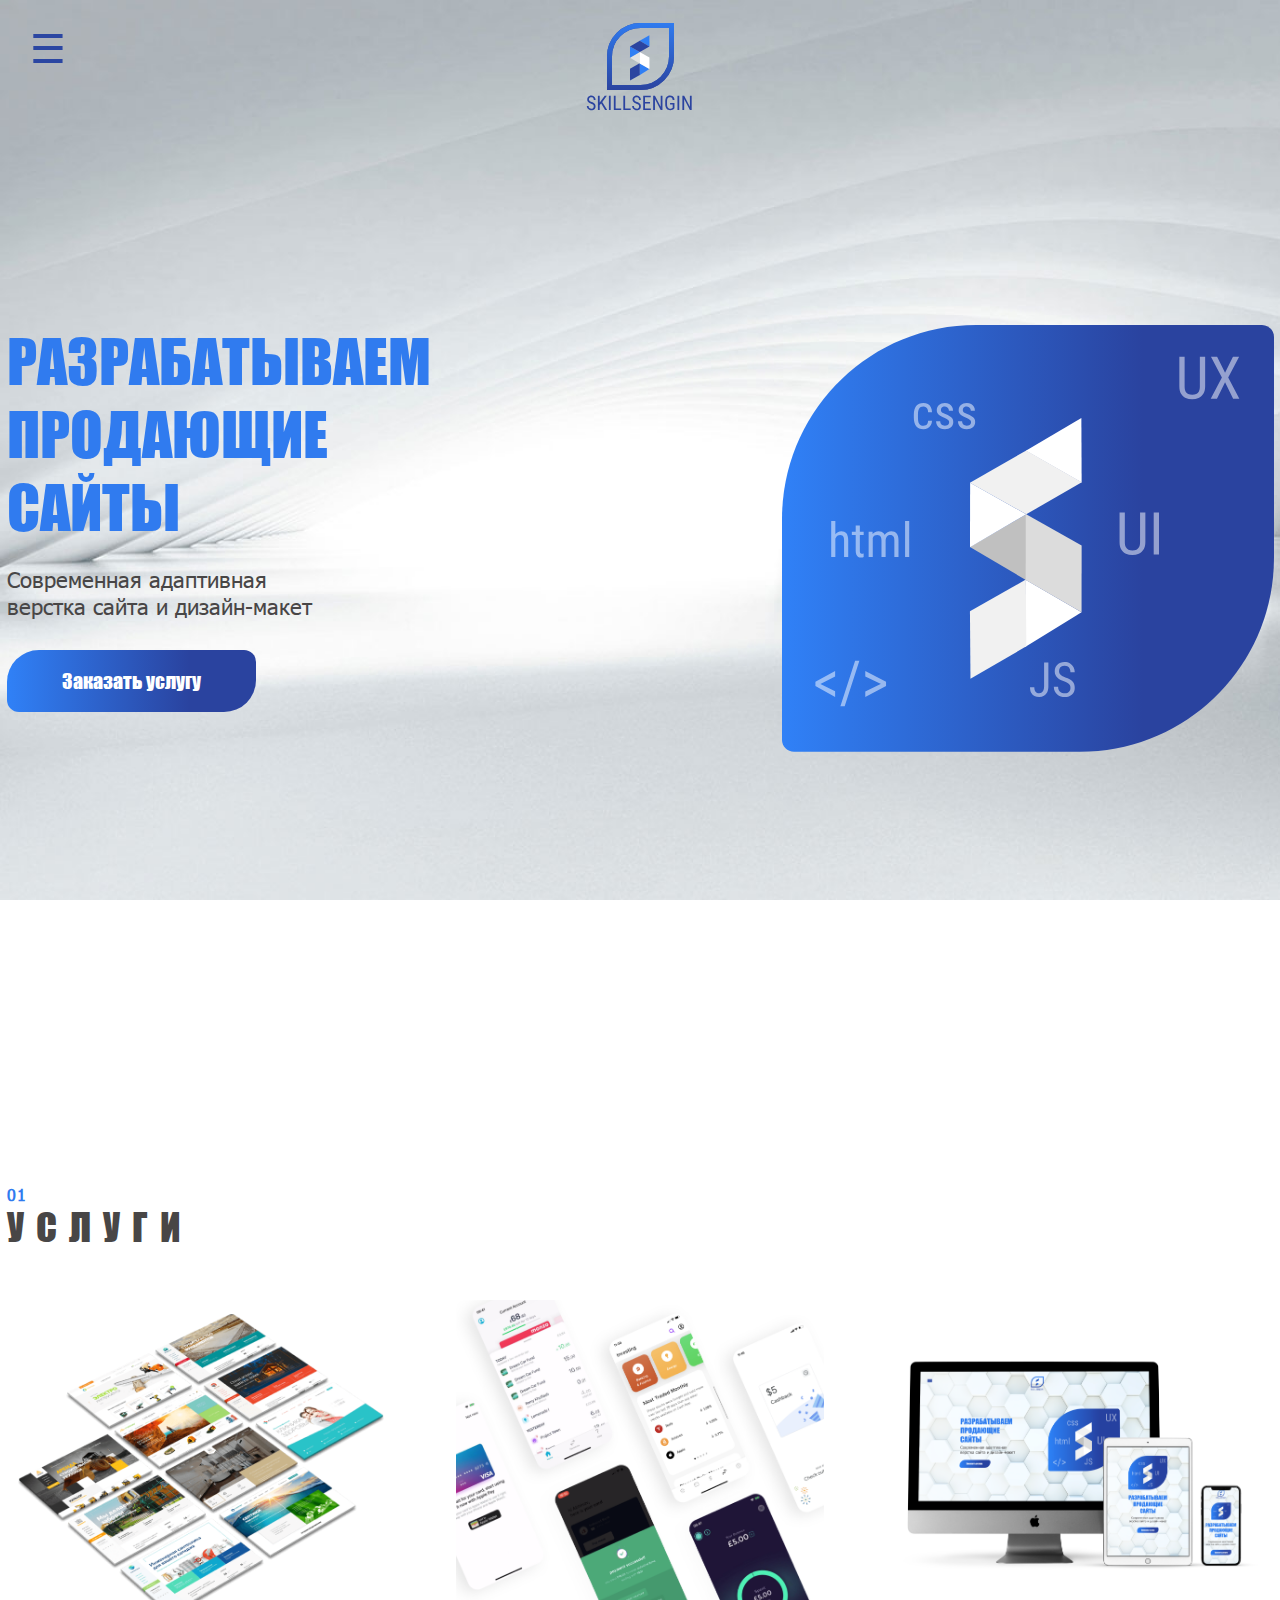
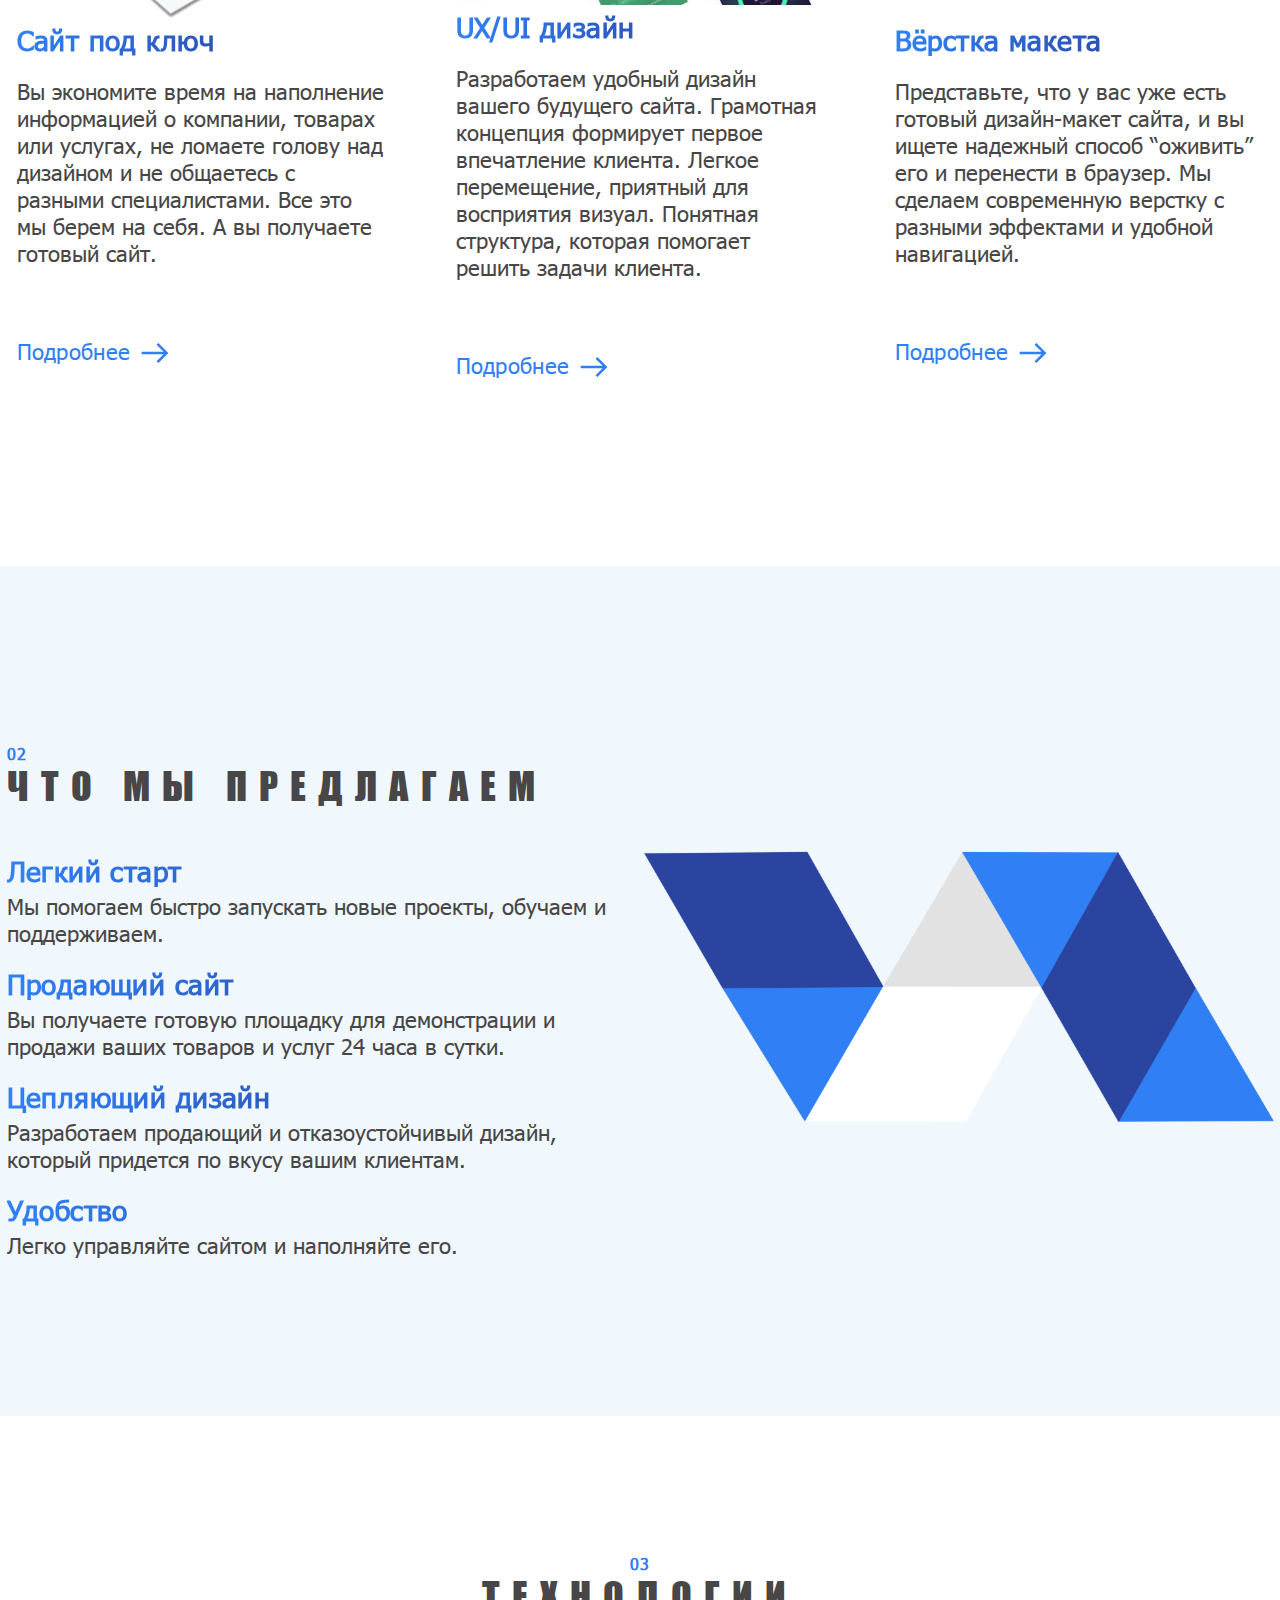
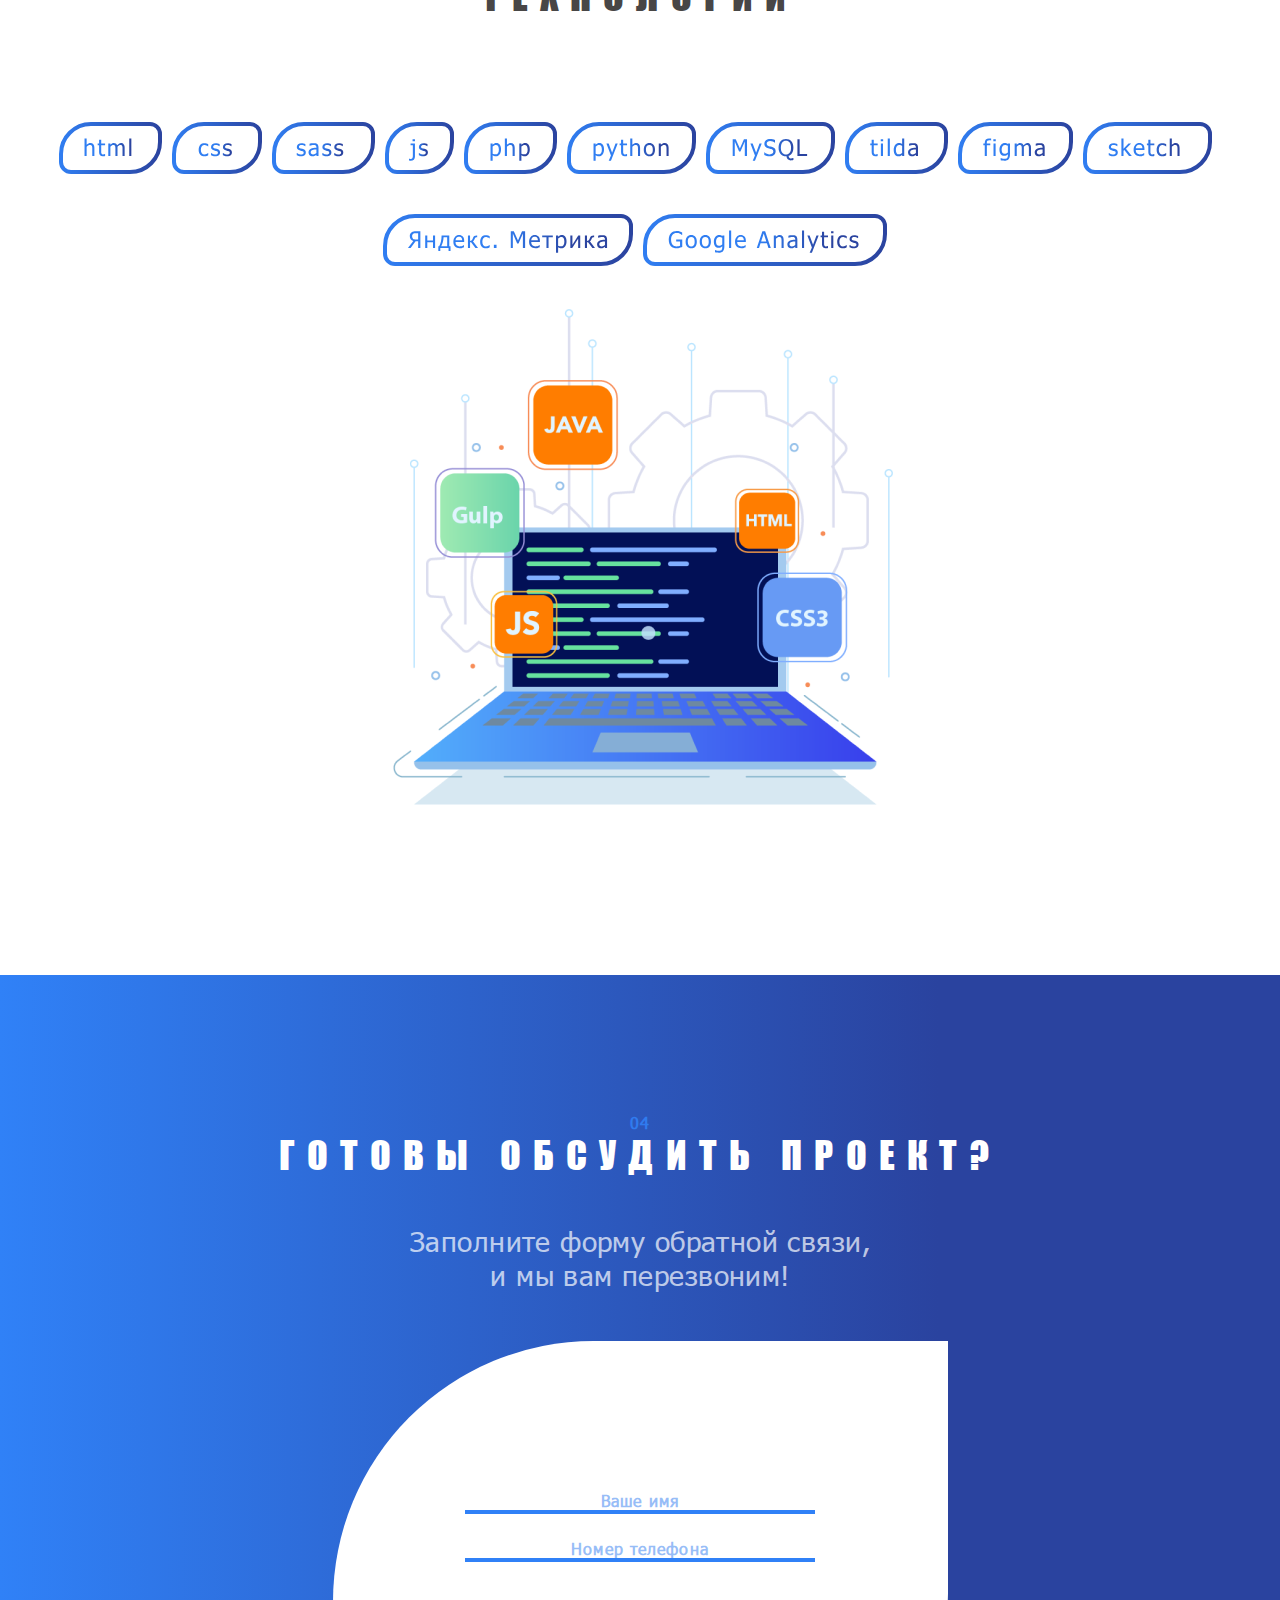
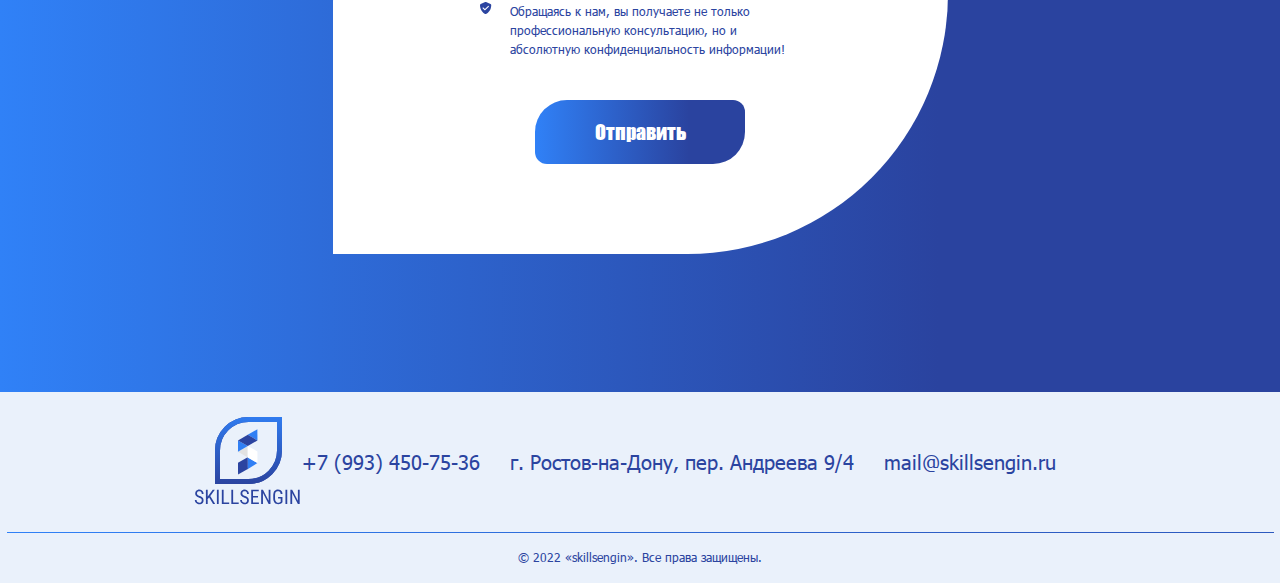
==== commit dee4a6ea: "Add files via upload" ====
--- a/index.html
+++ b/index.html
@@ -8,6 +8,7 @@
     <link rel="stylesheet" href="css/style.css">
     <link rel="stylesheet" href="css/navbar.css">
     <link rel="stylesheet" href="css/media.css">
+    
     <title>SkillBoost</title>
 </head>
 <body>   
@@ -26,6 +27,22 @@
      
  </ul>
 </nav>
+<div class="popup" id="popup">
+    <div class="popup_container">
+        <div class="popup_body" id="popup_body">
+            <form action="" class="form">
+                <input id='username 'type="text" class="input1" placeholder="Ваше имя">
+                <input id='phone' type="text" class="input2" placeholder="Номер телефона">
+                <div class="formtext">
+                    <img class='formicon' src="img/formicon.svg" alt="">
+                    <p class="ftext">Обращаясь к нам, вы получаете не только профессиональную консультацию, но и абсолютную конфиденциальность информации!</p>
+                </div>
+                <button type='submite'class="formbt">Отправить</button>
+            </form>
+            <img src="img/close.svg" alt="" class="popup_close" id="popup_close">
+        </div>
+    </div>
+</div> 
     <section class="header">
         <div class="logo">
         <img src="img/logo.svg" alt="" class="logo-icon">
@@ -35,15 +52,16 @@
                 <div class="title-content">
                     <h1 class="hh1">РАЗРАБАТЫВАЕМ ПРОДАЮЩИЕ САЙТЫ</h1>
                     <p>Современная адаптивная </br> верстка сайта и дизайн-макет</p>
-                    <link rel="stylesheet" href="#" class="title-button"><a href="" class="title-button-link">Заказать услугу</a>    
+                    
+                    <div class="title-button"><a href="#" id='open_popup'class="title-button-link">Заказать услугу</a></div> 
+                    
                 </div>
                 <div class="title-logo">
                     <img src="img/biglogo.svg" alt="" class="biglogo">
                 </div>
             </div>   
         </div>
-    <div class="whitebg"></div>
-        <video autoplay muted loop preload='auto'src="img/bg.mp4" class="vidbg"></video>
+        
     </section>
     <!--Конец главного экрана  -->
     <section class="block1" id="услуги">
@@ -55,10 +73,10 @@
                     <img src="img/link1.png" alt="" class="bl1img">
                     <h3>Сайт под ключ</h3>
                     <p>Вы экономите время на наполнение информацией о компании, товарах или услугах, не ломаете голову над дизайном и не общаетесь с разными специалистами. Все это мы берем на себя. А вы получаете готовый сайт.</p>
-                    <div class="bl1but">
+                    <a href="pod_klyuch.html" class="bl1links"><div class="bl1but">
                         <p class="buttext">Подробнее</p>
                         <img src="img/butic.svg" alt="" class="butic">
-                    </div>
+                    </div></a>
                 </div>
                 <div class="b2">
                     <img src="img/link3.png" alt="" class="bl1img">
@@ -66,20 +84,20 @@
                     <p>Разработаем удобный дизайн вашего будущего сайта.
                         Грамотная концепция формирует первое впечатление клиента. Легкое перемещение, приятный для восприятия визуал. Понятная структура, которая помогает решить задачи клиента.
                         </p>
-                        <div class="bl1but">
+                        <a href="design.html" class="bl1links"><div class="bl1but">
                             <p class="buttext">Подробнее</p>
                             <img src="img/butic.svg" alt="" class="butic">
-                        </div>
+                        </div></a>
                 </div>
                 <div class="b3">
                     <img src="img/link2.png" alt="" class="bl1img">
                     <h3>Вёрстка макета</h3>
                     <p>Представьте, что у вас уже есть готовый дизайн-макет сайта, и вы ищете надежный способ “оживить” его и перенести в браузер.
                         Мы сделаем современную верстку с разными эффектами и удобной навигацией.</p>
-                        <div class="bl1but">
+                        <a href="verstka.html" class="bl1links"><div class="bl1but">
                             <p class="buttext">Подробнее</p>
                             <img src="img/butic.svg" alt="" class="butic">
-                        </div>
+                        </div></a>
                 </div>
                 
             </div>
@@ -144,14 +162,14 @@
                 <h2 class="bl4h2">ГОТОВЫ ОБСУДИТЬ ПРОЕКТ?</h2>
                 <p class="bl4text">Заполните форму обратной связи,</br> и мы вам перезвоним!</p>
 
-                <form action="" class="form">
-                    <input id='username 'type="text" class="input1" placeholder="Ваше имя">
-                    <input id='phone' type="text" class="input2" placeholder="Номер телефона">
+                <form action="#" class="form">
+                    <input id='username' name='client_name' type="text" class="input1" placeholder="Ваше имя">
+                    <input id='phone' name='client_phone'type="text" class="input2" placeholder="Номер телефона">
                     <div class="formtext">
                         <img class='formicon' src="img/formicon.svg" alt="">
                         <p class="ftext">Обращаясь к нам, вы получаете не только профессиональную консультацию, но и абсолютную конфиденциальность информации!</p>
                     </div>
-                    <button type='submite'class="formbt">Отправить</button>
+                    <button type='submit'class="formbt">Отправить</button>
                 </form>
             </div>
         </div>
@@ -172,5 +190,6 @@
             <p class="linetext">© 2022 «skillsengin». Все права защищены.</p>
         </div>
     </footer>
+    <script src="js/main.js"></script>
 </body>
 </html>--- a/css/style.css
+++ b/css/style.css
@@ -1,10 +1,10 @@
 @font-face {
-	font-family: Impact;
+	font-family: 'Impact';
 	src: url('/fonts/Impact.ttf');
     
 }
 @font-face {
-	font-family: Tahoma;
+	font-family: 'Tahoma';
 	src: url('/fonts/tahoma.ttf');
     
 }
@@ -25,35 +25,21 @@
 }
 
 .header {
- position: relative;
- min-height: 100vh;
  display: flex;
  flex-flow: column;
+ background: url('../img/bg.jpg');
+ background-size: cover;
+background-attachment: fixed;
  
  
 }
-.vidbg {
-    position:fixed;
-    z-index:-1;
-    min-width:100%;
-    min-height:100%;
-    
-}
-.whitebg {
-    position: absolute;
-    top: 0;
-    left: 0;
-    width: 100%;
-    height: 100%;
-    background: linear-gradient(270.25deg, rgba(255, 255, 255, 0) 0.22%, rgba(255, 255, 255, 0.87) 98.82%);
-    z-index: 1;
-}
+
 
 .logo {
     display: flex;
     align-items: center;
     justify-content: center;
-    z-index: 100;
+    
 }
 .logo-icon{
     
@@ -62,7 +48,6 @@
 .title {
     display: flex;
     justify-content: space-between;
-    z-index: 2;
     margin-top: 212px;
     
 }
@@ -107,6 +92,8 @@
 
 .title-button {
     margin-bottom: 354px;
+    text-decoration: none;
+    border: none;
 }
 
 .block1 {
@@ -515,4 +502,49 @@
     font-size: 12px;
     line-height: 160%;
     color: #2B44A0;
+}
+
+.popup {
+    display: none;
+    position: fixed;
+    left: 0;
+    right: 0;
+    width: 100%;
+    height: 100%;
+    background-color: rgba(0, 0, 0, 0.5);
+    z-index: 50;
+}
+.popup.active {
+    display: block;
+    transition: 1s;
+}
+.popup_container {
+    display: flex;
+    width: 100%;
+    height: 100%;
+}
+
+.popup_body {
+    margin: auto;
+    width: 500px;
+    background-color: #fff;
+    border-radius: 10px;
+    padding-top: 100px;
+    padding-bottom: 100px;
+    padding-left: 15px;
+    padding-right: 15px;
+    position: relative;
+}
+
+.popup_close {
+    position: absolute;
+    right: 0;
+    top: 0;
+    cursor: pointer;
+    color: blue;
+    background-color: #307BEF;
+}
+
+.bl1links {
+    text-decoration: none;
 }--- a/css/navbar.css
+++ b/css/navbar.css
@@ -19,7 +19,7 @@
     /* определяем цвет фона панели */
     background: linear-gradient(90deg, #3081F7 0%, #2A439F 73.29%);
     /* поверх других элементов */
-    z-index: 2000;
+    z-index: 40;
 }
  
 /**
@@ -130,26 +130,7 @@
     content: '\2715';
 }
  
-/**
- * профиксим баг в Android <= 4.1.2
- * см: http://timpietrusky.com/advanced-checkbox-hack
- */
- 
-body {
-    -webkit-animation: bugfix infinite 1s;
-}
- 
-@-webkit-keyframes bugfix {
-    to {
-      padding: 0;
-    }
-}
- 
-/**
- * позаботьтимся о средних и маленьких экранах
- * мобильных устройств
- */
- 
+
 @media screen and (min-width: 320px) {
     html,
     body {
